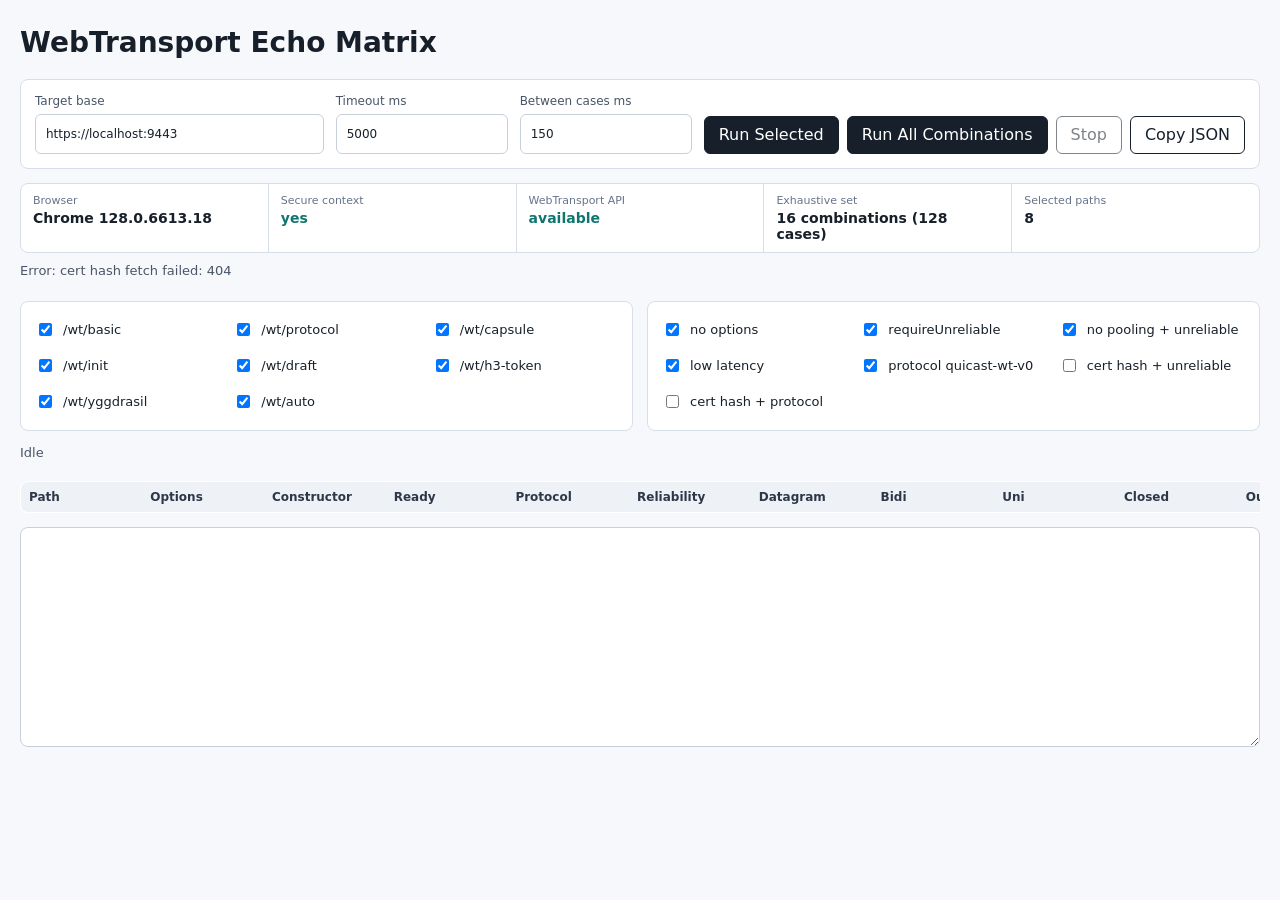
==== public/index.html @ 41eef923 "Init" ====
<!doctype html>
<html lang="en">
  <head>
    <meta charset="utf-8" />
    <meta name="viewport" content="width=device-width, initial-scale=1" />
    <title>WebTransport Echo Matrix</title>
    <style>
      :root {
        color-scheme: light dark;
        font-family:
          Inter, ui-sans-serif, system-ui, -apple-system, BlinkMacSystemFont, "Segoe UI", sans-serif;
        background: #f7f8fb;
        color: #17202a;
      }

      body {
        margin: 0;
      }

      main {
        max-width: 1420px;
        margin: 0 auto;
        padding: 28px 20px 40px;
      }

      h1 {
        margin: 0 0 20px;
        font-size: 28px;
        line-height: 1.1;
        letter-spacing: 0;
      }

      .toolbar,
      .panel {
        border: 1px solid #d8dee8;
        border-radius: 8px;
        background: #ffffff;
      }

      .toolbar {
        display: grid;
        grid-template-columns: minmax(220px, 1fr) repeat(3, auto);
        gap: 12px;
        align-items: end;
        padding: 14px;
        margin-bottom: 14px;
      }

      label {
        display: grid;
        gap: 6px;
        font-size: 12px;
        color: #4a5568;
      }

      input,
      button,
      textarea {
        font: inherit;
      }

      input[type="text"],
      input[type="number"] {
        min-height: 38px;
        border: 1px solid #c8d0dc;
        border-radius: 6px;
        padding: 0 10px;
        background: #fff;
        color: #17202a;
      }

      button {
        min-height: 38px;
        border: 1px solid #17202a;
        border-radius: 6px;
        padding: 0 14px;
        background: #17202a;
        color: #fff;
        cursor: pointer;
      }

      button.secondary {
        background: #fff;
        color: #17202a;
      }

      .actions {
        display: flex;
        flex-wrap: wrap;
        gap: 8px;
      }

      .capabilities,
      .summary-metrics {
        display: grid;
        grid-template-columns: repeat(auto-fit, minmax(145px, 1fr));
        gap: 1px;
        margin: 0 0 14px;
        border: 1px solid #d8dee8;
        border-radius: 8px;
        overflow: hidden;
        background: #d8dee8;
      }

      .fact,
      .metric {
        min-width: 0;
        padding: 10px 12px;
        background: #fff;
      }

      .fact span,
      .metric span {
        display: block;
        margin-bottom: 3px;
        color: #64748b;
        font-size: 11px;
      }

      .fact strong,
      .metric strong {
        display: block;
        overflow-wrap: anywhere;
        font-size: 14px;
      }

      button:disabled {
        opacity: 0.55;
        cursor: progress;
      }

      .grid {
        display: grid;
        grid-template-columns: repeat(2, minmax(0, 1fr));
        gap: 14px;
        margin-bottom: 14px;
      }

      .panel {
        padding: 14px;
      }

      .checks {
        display: grid;
        grid-template-columns: repeat(auto-fit, minmax(170px, 1fr));
        gap: 8px 12px;
      }

      .check {
        display: flex;
        gap: 8px;
        align-items: center;
        min-height: 28px;
        font-size: 13px;
        color: #17202a;
      }

      .status {
        min-height: 24px;
        margin: 0 0 12px;
        color: #4a5568;
        font-size: 13px;
      }

      .summary {
        margin: 0 0 14px;
      }

      .summary[hidden],
      .analysis[hidden],
      .environment-note[hidden] {
        display: none;
      }

      .conclusion {
        margin: 0 0 12px;
        font-size: 14px;
        font-weight: 650;
      }

      .analysis {
        margin: 0 0 14px;
      }

      h2 {
        margin: 0 0 8px;
        font-size: 16px;
        letter-spacing: 0;
      }

      .cert-info {
        margin: -4px 0 14px;
      }

      .warning {
        color: #b45309;
      }

      .check.disabled {
        opacity: 0.55;
      }

      table {
        width: 100%;
        border-collapse: collapse;
        table-layout: fixed;
        font-size: 12px;
        background: #fff;
        border: 1px solid #d8dee8;
        border-radius: 8px;
        overflow: hidden;
      }

      .table-wrap {
        width: 100%;
        overflow-x: auto;
      }

      .results-table {
        min-width: 1340px;
      }

      .analysis-table {
        min-width: 760px;
      }

      th,
      td {
        border-bottom: 1px solid #e7ebf2;
        padding: 8px;
        text-align: left;
        vertical-align: top;
        overflow-wrap: anywhere;
      }

      th {
        background: #eef2f7;
        color: #2d3748;
        font-weight: 650;
      }

      tr:last-child td {
        border-bottom: 0;
      }

      .ok {
        color: #0f766e;
        font-weight: 650;
      }

      .bad {
        color: #b42318;
        font-weight: 650;
      }

      .skip {
        color: #6b7280;
      }

      textarea {
        width: 100%;
        min-height: 220px;
        margin-top: 14px;
        box-sizing: border-box;
        border: 1px solid #c8d0dc;
        border-radius: 8px;
        padding: 10px;
        font-family: ui-monospace, SFMono-Regular, Menlo, Consolas, monospace;
        font-size: 12px;
        background: #fff;
        color: #17202a;
      }

      @media (max-width: 780px) {
        .toolbar,
        .grid {
          grid-template-columns: 1fr;
        }
      }

      @media (prefers-color-scheme: dark) {
        :root {
          background: #111827;
          color: #e5e7eb;
        }

        .toolbar,
        .panel,
        .fact,
        .metric,
        table,
        textarea,
        input[type="text"],
        input[type="number"] {
          background: #182230;
          border-color: #334155;
          color: #e5e7eb;
        }

        th {
          background: #223047;
          color: #e5e7eb;
        }

        td,
        th {
          border-bottom-color: #334155;
        }

        label,
        .status {
          color: #b6c2d2;
        }

        button.secondary {
          background: #182230;
          color: #e5e7eb;
          border-color: #94a3b8;
        }

        button {
          border-color: #94a3b8;
          background: #e5e7eb;
          color: #111827;
        }

        .check {
          color: #e5e7eb;
        }

        .capabilities,
        .summary-metrics {
          border-color: #334155;
          background: #334155;
        }

        .fact span,
        .metric span {
          color: #94a3b8;
        }
      }
    </style>
  </head>
  <body>
    <main>
      <h1>WebTransport Echo Matrix</h1>

      <section class="toolbar">
        <label>
          Target base
          <input id="targetBase" type="text" value="https://localhost:9443" />
        </label>
        <label>
          Timeout ms
          <input id="timeoutMs" type="number" min="500" step="500" value="5000" />
        </label>
        <label>
          Between cases ms
          <input id="delayMs" type="number" min="0" step="50" value="150" />
        </label>
        <div class="actions">
          <button id="runSelected">Run Selected</button>
          <button id="runExhaustive">Run All Combinations</button>
          <button id="stop" class="secondary" disabled>Stop</button>
          <button id="copy" class="secondary">Copy JSON</button>
        </div>
      </section>

      <section class="capabilities" aria-label="Browser capabilities">
        <div class="fact"><span>Browser</span><strong id="browserName">Detecting</strong></div>
        <div class="fact"><span>Secure context</span><strong id="secureContext">Detecting</strong></div>
        <div class="fact"><span>WebTransport API</span><strong id="webTransportApi">Detecting</strong></div>
        <div class="fact"><span>Exhaustive set</span><strong id="combinationCount">Calculating</strong></div>
        <div class="fact"><span>Selected paths</span><strong id="pathCount">0</strong></div>
      </section>

      <p class="status cert-info" id="certInfo">Loading certificate mode</p>
      <p class="status environment-note warning" id="environmentNote" hidden></p>

      <section class="grid">
        <div class="panel">
          <div class="checks" id="paths"></div>
        </div>
        <div class="panel">
          <div class="checks" id="variants"></div>
        </div>
      </section>

      <p class="status" id="status">Idle</p>

      <section class="summary" id="summary" hidden>
        <p class="conclusion" id="conclusion"></p>
        <div class="summary-metrics" id="summaryMetrics"></div>
      </section>

      <section class="analysis" id="analysis" hidden>
        <h2>Per-path option effects</h2>
        <div class="table-wrap">
          <table class="analysis-table">
            <thead>
              <tr>
                <th>Path</th>
                <th>Ready</th>
                <th>Bidi</th>
                <th>Uni</th>
                <th>Datagram</th>
                <th>Observed option signal</th>
              </tr>
            </thead>
            <tbody id="analysisBody"></tbody>
          </table>
        </div>
      </section>

      <div class="table-wrap">
        <table class="results-table">
          <thead>
            <tr>
              <th>Path</th>
              <th>Options</th>
              <th>Constructor</th>
              <th>Ready</th>
              <th>Protocol</th>
              <th>Reliability</th>
              <th>Datagram</th>
              <th>Bidi</th>
              <th>Uni</th>
              <th>Closed</th>
              <th>Outcome</th>
            </tr>
          </thead>
          <tbody id="tbody"></tbody>
        </table>
      </div>

      <textarea id="json" spellcheck="false"></textarea>
    </main>

    <script>
      const PATHS = [
        "/wt/basic",
        "/wt/protocol",
        "/wt/capsule",
        "/wt/init",
        "/wt/draft",
        "/wt/h3-token",
        "/wt/yggdrasil",
        "/wt/auto",
      ];

      const VARIANTS = [
        ["no options", undefined],
        ["requireUnreliable", { requireUnreliable: true }],
        ["no pooling + unreliable", { allowPooling: false, requireUnreliable: true }],
        [
          "low latency",
          { allowPooling: false, requireUnreliable: true, congestionControl: "low-latency" },
        ],
        [
          "protocol quicast-wt-v0",
          {
            allowPooling: false,
            requireUnreliable: true,
            congestionControl: "low-latency",
            protocols: ["quicast-wt-v0"],
          },
        ],
        ["cert hash + unreliable", { requireUnreliable: true, serverCertificateHashes: "auto" }],
        [
          "cert hash + protocol",
          {
            allowPooling: false,
            requireUnreliable: true,
            congestionControl: "low-latency",
            protocols: ["quicast-wt-v0"],
            serverCertificateHashes: "auto",
          },
        ],
      ];

      const EXHAUSTIVE_AXES = [
        {
          key: "allowPooling",
          label: "allowPooling=false",
          apply(options) {
            options.allowPooling = false;
          },
        },
        {
          key: "requireUnreliable",
          label: "requireUnreliable=true",
          apply(options) {
            options.requireUnreliable = true;
          },
        },
        {
          key: "congestionControl",
          label: "congestionControl=low-latency",
          apply(options) {
            options.congestionControl = "low-latency";
          },
        },
        {
          key: "protocols",
          label: "protocols=quicast-wt-v0",
          apply(options) {
            options.protocols = ["quicast-wt-v0"];
          },
        },
      ];

      const CERTIFICATE_AXIS = {
        key: "serverCertificateHashes",
        label: "serverCertificateHashes=sha-256",
        apply(options) {
          options.serverCertificateHashes = "auto";
        },
      };

      const enc = new TextEncoder();
      const dec = new TextDecoder();
      let results = [];
      let certHash = null;
      let browserProfile = null;
      let report = null;
      let runtimeConfig = null;
      let cancelRequested = false;
      let activeTransport = null;

      function renderChecks() {
        const pathRoot = document.querySelector("#paths");
        const variantRoot = document.querySelector("#variants");
        pathRoot.innerHTML = PATHS.map(
          (path) =>
            `<label class="check"><input type="checkbox" name="path" value="${path}" checked />${path}</label>`,
        ).join("");
        variantRoot.innerHTML = VARIANTS.map(
          ([name, options], index) => {
            const checked = optionsNeedHash(options) ? "" : "checked";
            return `<label class="check"><input type="checkbox" name="variant" value="${index}" ${checked} />${name}</label>`;
          },
        ).join("");
      }

      function applyQueryDefaults() {
        const params = new URLSearchParams(location.search);
        const target = params.get("target");
        const timeout = params.get("timeout");
        const delay = params.get("delay");
        const paths = params.get("paths");
        const variants = params.get("variants");

        if (target) {
          document.querySelector("#targetBase").value = target;
        }

        if (timeout) {
          document.querySelector("#timeoutMs").value = timeout;
        }

        if (delay) {
          document.querySelector("#delayMs").value = delay;
        }

        if (paths) {
          const selectedPaths = new Set(paths.split(",").map((value) => value.trim()).filter(Boolean));
          for (const input of document.querySelectorAll('input[name="path"]')) {
            input.checked = selectedPaths.has(input.value);
          }
        }

        if (variants) {
          const selectedVariants = new Set(
            variants.split(",").map((value) => value.trim()).filter(Boolean),
          );
          for (const input of document.querySelectorAll('input[name="variant"]')) {
            input.checked = selectedVariants.has(input.value);
          }
        }
      }

      function selected(name) {
        return [...document.querySelectorAll(`input[name="${name}"]:checked`)].map((el) => el.value);
      }

      function optionKeysFor(options) {
        if (!options) return [];
        return [...EXHAUSTIVE_AXES, CERTIFICATE_AXIS]
          .filter((axis) => Object.prototype.hasOwnProperty.call(options, axis.key))
          .map((axis) => axis.key);
      }

      function bitCount(value) {
        let count = 0;
        for (let current = value; current > 0; current >>= 1) {
          count += current & 1;
        }
        return count;
      }

      function buildExhaustiveVariants(includeCertificateHash) {
        const axes = includeCertificateHash
          ? [...EXHAUSTIVE_AXES, CERTIFICATE_AXIS]
          : [...EXHAUSTIVE_AXES];
        const variants = [];

        for (let mask = 0; mask < 2 ** axes.length; mask += 1) {
          const options = {};
          const labels = [];
          const optionKeys = [];

          axes.forEach((axis, index) => {
            if ((mask & (1 << index)) === 0) return;
            axis.apply(options);
            labels.push(axis.label);
            optionKeys.push(axis.key);
          });

          variants.push({
            id: "exhaustive-" + mask.toString(16),
            name: labels.length === 0 ? "no options" : labels.join(" + "),
            options: labels.length === 0 ? undefined : options,
            optionKeys,
            mask,
          });
        }

        return variants.sort((left, right) => {
          if (includeCertificateHash) {
            const leftUsesHash = left.optionKeys.includes(CERTIFICATE_AXIS.key);
            const rightUsesHash = right.optionKeys.includes(CERTIFICATE_AXIS.key);
            if (leftUsesHash !== rightUsesHash) return leftUsesHash ? -1 : 1;
          }
          return bitCount(left.mask) - bitCount(right.mask) || left.mask - right.mask;
        });
      }

      function selectedCuratedVariants() {
        return selected("variant").map(Number).map((index) => {
          const [name, options] = VARIANTS[index];
          return {
            id: "curated-" + index,
            name,
            options,
            optionKeys: optionKeysFor(options),
          };
        });
      }

      async function detectBrowserProfile() {
        const userAgent = navigator.userAgent;
        let isBrave = false;

        try {
          isBrave = (await navigator.brave?.isBrave?.()) === true;
        } catch (error) {
          console.debug("Brave detection failed", error);
        }

        let name = "Unknown browser";
        let version = null;
        if (isBrave) {
          name = "Brave";
          version = userAgent.match(/Chrome\/([\d.]+)/)?.[1] ?? null;
        } else if (/Edg\//.test(userAgent)) {
          name = "Microsoft Edge";
          version = userAgent.match(/Edg\/([\d.]+)/)?.[1] ?? null;
        } else if (/Firefox\//.test(userAgent)) {
          name = "Firefox";
          version = userAgent.match(/Firefox\/([\d.]+)/)?.[1] ?? null;
        } else if (/Version\/[\d.]+.*Safari\//.test(userAgent) && !/Chrome\//.test(userAgent)) {
          name = "Safari";
          version = userAgent.match(/Version\/([\d.]+)/)?.[1] ?? null;
        } else if (/Chrome\//.test(userAgent)) {
          name = "Chrome";
          version = userAgent.match(/Chrome\/([\d.]+)/)?.[1] ?? null;
        }

        const label = isBrave && version
          ? "Brave (Chromium " + version + ")"
          : version
            ? name + " " + version
            : name;

        return {
          name,
          version,
          label,
          isBrave,
          userAgent,
          brands: navigator.userAgentData?.brands ?? null,
          platform: navigator.userAgentData?.platform ?? navigator.platform ?? null,
          secureContext: globalThis.isSecureContext === true,
          webTransportPropertyPresent: "WebTransport" in globalThis,
          webTransportConstructible: typeof globalThis.WebTransport === "function",
        };
      }

      function setFact(id, value, className) {
        const node = document.querySelector("#" + id);
        node.textContent = value;
        node.className = className ?? "";
      }

      function renderBrowserProfile() {
        if (!browserProfile) return;
        setFact("browserName", browserProfile.label);
        setFact(
          "secureContext",
          browserProfile.secureContext ? "yes" : "no",
          browserProfile.secureContext ? "ok" : "bad",
        );
        setFact(
          "webTransportApi",
          browserProfile.webTransportConstructible ? "available" : "unavailable",
          browserProfile.webTransportConstructible ? "ok" : "bad",
        );
      }

      function normalizedOrigin(value) {
        try {
          return new URL(value).origin;
        } catch {
          return null;
        }
      }

      function certificateMetadataMatchesTarget(targetBase) {
        const configuredTarget = runtimeConfig?.targetBase;
        if (typeof configuredTarget !== "string") return true;
        return normalizedOrigin(configuredTarget) === normalizedOrigin(targetBase);
      }

      function firefoxMkcertHttp3Diagnostic(targetBase) {
        if (browserProfile?.name !== "Firefox" || !certHash) return null;
        if (!certificateMetadataMatchesTarget(targetBase)) return null;
        if (!/mkcert/i.test(certHash.issuer ?? "")) return null;
        if (certHash.hashUsable === true) return null;

        return {
          code: "firefox-third-party-root-http3-policy",
          severity: "warning",
          targetBase,
          certificateIssuer: certHash.issuer,
          firefoxPreference: "network.http.http3.disable_when_third_party_roots_found",
          message:
            "Firefox normally blocks HTTP/3 when a valid chain ends at the local mkcert root. " +
            "This happens before WebTransport CONNECT. Use the short-lived self-signed " +
            "certificate with serverCertificateHashes, or disable the Firefox preference only " +
            "in a dedicated diagnostic profile.",
        };
      }

      function renderEnvironmentDiagnostic() {
        const note = document.querySelector("#environmentNote");
        const targetBase = document.querySelector("#targetBase").value.trim();
        const diagnostic = firefoxMkcertHttp3Diagnostic(targetBase);
        note.hidden = diagnostic === null;
        note.textContent = diagnostic?.message ?? "";
      }

      function updatePlannedCount() {
        const pathTotal = selected("path").length;
        const combinations = buildExhaustiveVariants(certHash?.hashUsable === true).length;
        setFact("pathCount", String(pathTotal));
        setFact(
          "combinationCount",
          combinations + " combinations (" + pathTotal * combinations + " cases)",
        );
      }

      function timeoutAfter(ms, label) {
        return new Promise((resolve) => {
          setTimeout(() => resolve({ ok: false, status: "timeout", detail: label }), ms);
        });
      }

      async function capture(label, promise, ms) {
        try {
          const value = await Promise.race([promise, timeoutAfter(ms, label)]);
          if (value && value.status === "timeout") return value;
          return { ok: true, status: "fulfilled", value };
        } catch (error) {
          return { ok: false, status: "rejected", detail: errorString(error) };
        }
      }

      function errorString(error) {
        if (!error) return String(error);
        const name = error.name ? `${error.name}: ` : "";
        return `${name}${error.message ?? String(error)}`;
      }

      function hexToBytes(hex) {
        const bytes = new Uint8Array(hex.length / 2);
        for (let index = 0; index < bytes.length; index += 1) {
          bytes[index] = Number.parseInt(hex.slice(index * 2, index * 2 + 2), 16);
        }
        return bytes;
      }

      async function loadCertHash() {
        if (certHash) return certHash;
        const response = await fetch("/cert-sha256.json", { cache: "no-store" });
        if (!response.ok) throw new Error(`cert hash fetch failed: ${response.status}`);
        certHash = await response.json();
        return certHash;
      }

      function optionsNeedHash(options) {
        return options?.serverCertificateHashes === "auto";
      }

      function certificateHashUnavailableReason(metadata) {
        if (metadata.error) {
          return metadata.error;
        }
        const reasons = [];
        if (metadata.currentlyValid === false) {
          reasons.push("the certificate is expired or not yet valid");
        }
        if (metadata.isSelfSigned === false) {
          reasons.push("the certificate is not self-signed");
        }
        if (metadata.publicKeyType !== "ec") {
          reasons.push("the certificate key is not ECDSA");
        }
        if (metadata.validityDays > 14) {
          reasons.push("the certificate validity exceeds 14 days");
        }
        return reasons.length > 0
          ? reasons.join(", ")
          : "the certificate is not hash-mode compatible";
      }

      function applyCertMode() {
        const info = document.querySelector("#certInfo");
        if (!certHash) return;

        if (certHash.hashUsable) {
          info.classList.remove("warning");
          info.textContent = `Short-certificate hash mode available: ${certHash.cert}`;
          updatePlannedCount();
          renderEnvironmentDiagnostic();
          return;
        }

        info.classList.add("warning");
        info.textContent =
          `Trust-store mode: ${certHash.cert}. Certificate-hash variants are disabled because ${certificateHashUnavailableReason(certHash)}.`;

        for (const input of document.querySelectorAll('input[name="variant"]')) {
          const [, options] = VARIANTS[Number(input.value)];
          if (!optionsNeedHash(options)) continue;

          input.checked = false;
          input.disabled = true;
          input.parentElement.classList.add("disabled");
          input.parentElement.title =
            "Requires the short-lived P-256 self-signed WebTransport certificate, not mkcert.";
        }
        updatePlannedCount();
        renderEnvironmentDiagnostic();
      }

      function materializeOptions(options) {
        if (options === undefined) return undefined;
        const copy = { ...options };
        if (copy.serverCertificateHashes === "auto") {
          if (!certHash?.valueHex) throw new Error("certificate hash not loaded");
          copy.serverCertificateHashes = [
            {
              algorithm: "sha-256",
              value: hexToBytes(certHash.valueHex),
            },
          ];
        }
        return copy;
      }

      function displayOptions(options) {
        if (options === undefined) return null;
        const copy = { ...options };
        if (copy.serverCertificateHashes === "auto") {
          copy.serverCertificateHashes = [
            {
              algorithm: "sha-256",
              valueHex: certHash?.valueHex ?? "<not-loaded>",
            },
          ];
        } else if (Array.isArray(copy.serverCertificateHashes)) {
          copy.serverCertificateHashes = copy.serverCertificateHashes.map((hash) => ({
            algorithm: hash.algorithm,
            valueHex: hash.value instanceof Uint8Array ? [...hash.value].map((byte) => byte.toString(16).padStart(2, "0")).join("") : "<buffer>",
          }));
        }
        return copy;
      }

      function summarize(result) {
        if (!result) return "";
        if (result.status === "fulfilled") return "fulfilled";
        if (result.status === "timeout") return "timeout";
        return result.detail ?? result.status;
      }

      function rowClass(result) {
        if (!result) return "skip";
        if (result.status === "fulfilled") return "ok";
        if (result.status === "not-run") return "skip";
        return "bad";
      }

      function bytesToText(value) {
        if (!value) return "";
        if (value instanceof Uint8Array) return dec.decode(value);
        if (value.buffer) return dec.decode(new Uint8Array(value.buffer));
        return String(value);
      }

      async function testDatagram(transport, payload, ms) {
        if (!transport.datagrams?.writable || !transport.datagrams?.readable) {
          return { ok: false, status: "not-run", detail: "datagram streams unavailable" };
        }

        const writer = transport.datagrams.writable.getWriter();
        const write = await capture("datagram write", writer.write(payload), ms);
        writer.releaseLock();
        if (!write.ok) return write;

        const reader = transport.datagrams.readable.getReader();
        const read = await capture("datagram read", reader.read(), ms);
        reader.releaseLock();
        if (!read.ok) return read;
        if (read.value?.done) return { ok: false, status: "rejected", detail: "datagram readable done" };

        return {
          ok: true,
          status: "fulfilled",
          value: bytesToText(read.value?.value),
        };
      }

      async function testBidi(transport, payload, ms) {
        const created = await capture("createBidirectionalStream", transport.createBidirectionalStream(), ms);
        if (!created.ok) return created;

        const stream = created.value;
        const writer = stream.writable.getWriter();
        const write = await capture("bidi write", writer.write(payload), ms);
        if (!write.ok) {
          writer.releaseLock();
          return write;
        }
        await capture("bidi writer close", writer.close(), ms);
        writer.releaseLock();

        const reader = stream.readable.getReader();
        const read = await capture("bidi read", reader.read(), ms);
        reader.releaseLock();
        if (!read.ok) return read;
        if (read.value?.done) return { ok: false, status: "rejected", detail: "bidi readable done" };

        return {
          ok: true,
          status: "fulfilled",
          value: bytesToText(read.value?.value),
        };
      }

      async function testUni(transport, payload, ms) {
        const created = await capture("createUnidirectionalStream", transport.createUnidirectionalStream(), ms);
        if (!created.ok) return created;

        const writer = created.value.getWriter();
        const write = await capture("uni write", writer.write(payload), ms);
        if (!write.ok) {
          writer.releaseLock();
          return write;
        }
        await capture("uni writer close", writer.close(), ms);
        writer.releaseLock();

        if (!transport.incomingUnidirectionalStreams?.getReader) {
          return { ok: true, status: "fulfilled", value: "sent; incoming uni unavailable" };
        }

        const incomingReader = transport.incomingUnidirectionalStreams.getReader();
        const incoming = await capture("incoming unidirectional stream", incomingReader.read(), ms);
        incomingReader.releaseLock();
        if (!incoming.ok) return { ...incoming, detail: `sent; ${incoming.detail}` };
        if (incoming.value?.done) return { ok: true, status: "fulfilled", value: "sent; incoming done" };

        const streamReader = incoming.value.value.getReader();
        const read = await capture("incoming uni read", streamReader.read(), ms);
        streamReader.releaseLock();
        if (!read.ok) return { ...read, detail: `sent; ${read.detail}` };

        return {
          ok: true,
          status: "fulfilled",
          value: `sent; echo=${bytesToText(read.value?.value)}`,
        };
      }

      function skipped(detail) {
        return { ok: false, status: "not-run", detail };
      }

      function closeTransport(transport, reason) {
        if (!transport) return;
        try {
          transport.close({ closeCode: 0, reason });
        } catch (error) {
          console.debug("transport.close failed", error);
        }
      }

      async function runProbe(label, probe) {
        try {
          return await probe();
        } catch (error) {
          return { ok: false, status: "rejected", detail: label + ": " + errorString(error) };
        }
      }

      function datagramUnavailable(value) {
        return value?.status === "not-run" && /unavailable/i.test(value.detail ?? "");
      }

      function classifyOutcome(result) {
        if (result.cancelled) return "stopped";
        if (!result.constructor?.ok) return "constructor rejected";
        if (!result.ready?.ok) return "ready " + (result.ready?.status ?? "failed");

        const bidi = result.bidirectionalStream?.ok === true;
        const uni = result.unidirectionalStream?.ok === true;
        const datagram = result.datagram?.ok === true;
        if (bidi && uni && datagram) return "full echo pass";
        if (bidi && uni && datagramUnavailable(result.datagram)) {
          return "stream echo pass; datagram API unavailable";
        }
        if (bidi && uni) return "stream echo pass; datagram failed";
        if (bidi || uni || datagram) return "ready fulfilled; partial echo";
        return "ready fulfilled; echo failed";
      }

      async function runOne(base, path, variant, ms) {
        const url = base.replace(/\/$/, "") + path;
        const result = {
          at: new Date().toISOString(),
          userAgent: navigator.userAgent,
          url,
          path,
          variantId: variant.id,
          variant: variant.name,
          optionKeys: variant.optionKeys,
          options: displayOptions(variant.options),
          constructor: null,
          ready: null,
          closed: null,
          protocol: null,
          reliability: null,
          datagram: null,
          bidirectionalStream: null,
          unidirectionalStream: null,
          cancelled: false,
          outcome: null,
        };

        let transport;
        try {
          const transportOptions = materializeOptions(variant.options);
          transport =
            transportOptions === undefined
              ? new WebTransport(url)
              : new WebTransport(url, transportOptions);
          result.constructor = { ok: true, status: "fulfilled" };
        } catch (error) {
          result.constructor = { ok: false, status: "rejected", detail: errorString(error) };
          result.outcome = classifyOutcome(result);
          return result;
        }

        activeTransport = transport;
        const closedPromise = capture("closed", transport.closed, ms + 1000);
        try {
          result.ready = await capture("ready", transport.ready, ms);
          result.protocol = "protocol" in transport ? transport.protocol : null;
          result.reliability = "reliability" in transport ? transport.reliability : null;

          if (!result.ready.ok) {
            result.datagram = skipped("skipped: ready failed");
            result.bidirectionalStream = skipped("skipped: ready failed");
            result.unidirectionalStream = skipped("skipped: ready failed");
            result.cancelled = cancelRequested;
            closeTransport(transport, cancelRequested ? "matrix stopped" : "ready failed");
            result.closed = await closedPromise;
            result.outcome = classifyOutcome(result);
            return result;
          }

          const payload = enc.encode("echo:" + path + ":" + variant.id + ":" + Date.now());

          result.datagram = cancelRequested
            ? skipped("skipped: run stopped")
            : await runProbe("datagram", () => testDatagram(transport, payload, ms));
          result.bidirectionalStream = cancelRequested
            ? skipped("skipped: run stopped")
            : await runProbe(
                "bidirectional stream",
                () => testBidi(transport, payload, ms),
              );
          result.unidirectionalStream = cancelRequested
            ? skipped("skipped: run stopped")
            : await runProbe(
                "unidirectional stream",
                () => testUni(transport, payload, ms),
              );

          result.cancelled = cancelRequested;
          closeTransport(transport, cancelRequested ? "matrix stopped" : "matrix complete");
          result.closed = await closedPromise;
          result.outcome = classifyOutcome(result);
          return result;
        } finally {
          if (activeTransport === transport) activeTransport = null;
        }
      }

      function appendRow(result) {
        const tr = document.createElement("tr");
        const cells = [
          result.path,
          result.variant,
          summarize(result.constructor),
          summarize(result.ready),
          result.protocol ?? "",
          result.reliability ?? "",
          summarize(result.datagram),
          summarize(result.bidirectionalStream),
          summarize(result.unidirectionalStream),
          summarize(result.closed),
          result.outcome ?? classifyOutcome(result),
        ];

        cells.forEach((cell, index) => {
          const td = document.createElement("td");
          td.textContent = String(cell);
          if (index >= 2) {
            const keys = [
              "constructor",
              "ready",
              null,
              null,
              "datagram",
              "bidirectionalStream",
              "unidirectionalStream",
              "closed",
              null,
            ];
            const key = keys[index - 2];
            if (key) td.className = rowClass(result[key]);
            if (index === 10) {
              td.className = result.cancelled ? "skip" : result.ready?.ok ? "ok" : "bad";
            }
          }
          tr.appendChild(td);
        });
        document.querySelector("#tbody").appendChild(tr);
      }

      function countFulfilled(cases, key) {
        return cases.filter((item) => item[key]?.ok === true).length;
      }

      function summarizeResults(cases, plannedCases, targetBase) {
        const constructor = countFulfilled(cases, "constructor");
        const ready = countFulfilled(cases, "ready");
        const datagram = countFulfilled(cases, "datagram");
        const bidi = countFulfilled(cases, "bidirectionalStream");
        const uni = countFulfilled(cases, "unidirectionalStream");
        const closed = countFulfilled(cases, "closed");
        const datagramUnavailableCount = cases.filter(
          (item) => datagramUnavailable(item.datagram),
        ).length;
        const streamEcho = cases.filter(
          (item) =>
            item.ready?.ok &&
            item.bidirectionalStream?.ok &&
            item.unidirectionalStream?.ok,
        ).length;
        const fullEcho = cases.filter(
          (item) =>
            item.ready?.ok &&
            item.datagram?.ok &&
            item.bidirectionalStream?.ok &&
            item.unidirectionalStream?.ok,
        ).length;
        const firefoxMkcertDiagnostic = firefoxMkcertHttp3Diagnostic(targetBase);

        let conclusion;
        if (!browserProfile?.webTransportConstructible) {
          conclusion =
            (browserProfile?.label ?? "This browser") +
            " does not expose a constructible WebTransport API.";
        } else if (fullEcho > 0) {
          conclusion = "Full WebTransport datagram, bidirectional, and unidirectional echo works.";
        } else if (streamEcho > 0 && datagramUnavailableCount >= streamEcho) {
          conclusion =
            "WebTransport ready and stream echo work; datagram streams are not exposed by this browser.";
        } else if (streamEcho > 0) {
          conclusion = "WebTransport ready and stream echo work; datagram echo does not.";
        } else if (ready > 0) {
          conclusion = "WebTransport ready works, but no case completed both stream echo tests.";
        } else if (constructor > 0 && firefoxMkcertDiagnostic) {
          conclusion =
            "Firefox exposed WebTransport, but this result matches its default mkcert-root " +
            "HTTP/3 block. The connection is closed before WebTransport CONNECT; constructor " +
            "and response-header combinations cannot change it.";
        } else if (constructor > 0) {
          conclusion =
            "The WebTransport API is exposed, but no tested combination reached transport.ready.";
        } else if (cases.length > 0) {
          conclusion = "WebTransport exists, but every tested constructor call was rejected.";
        } else {
          conclusion = "No WebTransport cases were run.";
        }

        return {
          plannedCases,
          completedCases: cases.length,
          constructor,
          ready,
          datagram,
          datagramUnavailable: datagramUnavailableCount,
          bidirectionalStream: bidi,
          unidirectionalStream: uni,
          closed,
          streamEcho,
          fullEcho,
          conclusion,
        };
      }

      function analyzePaths(cases, axes) {
        const paths = [...new Set(cases.map((item) => item.path))];
        return paths.map((path) => {
          const pathCases = cases.filter((item) => item.path === path);
          const ready = countFulfilled(pathCases, "ready");
          const effects = axes.map((axis) => {
            const withOption = pathCases.filter((item) => item.optionKeys.includes(axis.key));
            const withoutOption = pathCases.filter((item) => !item.optionKeys.includes(axis.key));
            return {
              key: axis.key,
              label: axis.label,
              withOption: {
                ready: countFulfilled(withOption, "ready"),
                total: withOption.length,
              },
              withoutOption: {
                ready: countFulfilled(withoutOption, "ready"),
                total: withoutOption.length,
              },
            };
          });

          let signal;
          if (ready === 0) {
            signal = "No combination reached ready";
          } else if (ready === pathCases.length) {
            signal = "Every tested combination reached ready";
          } else {
            const onlyWith = effects.filter(
              (effect) =>
                effect.withOption.ready > 0 &&
                effect.withoutOption.ready === 0,
            );
            const onlyWithout = effects.filter(
              (effect) =>
                effect.withoutOption.ready > 0 &&
                effect.withOption.ready === 0,
            );
            const signals = [];
            if (onlyWith.length > 0) {
              signals.push(
                "ready only with " + onlyWith.map((effect) => effect.label).join(", "),
              );
            }
            if (onlyWithout.length > 0) {
              signals.push(
                "ready only without " + onlyWithout.map((effect) => effect.label).join(", "),
              );
            }
            signal = signals.length > 0
              ? signals.join("; ")
              : "Mixed or interacting option effects";
          }

          const readyCases = pathCases.filter((item) => item.ready?.ok);
          const datagramUnavailableForReady = readyCases.filter(
            (item) => datagramUnavailable(item.datagram),
          ).length;

          return {
            path,
            total: pathCases.length,
            ready,
            bidirectionalStream: countFulfilled(pathCases, "bidirectionalStream"),
            unidirectionalStream: countFulfilled(pathCases, "unidirectionalStream"),
            datagram: countFulfilled(pathCases, "datagram"),
            datagramUnavailable: datagramUnavailableForReady,
            signal,
            effects,
          };
        });
      }

      function stageText(success, total) {
        return success + "/" + total;
      }

      function renderReport() {
        if (!report?.summary) return;

        const summaryRoot = document.querySelector("#summary");
        summaryRoot.hidden = false;
        document.querySelector("#conclusion").textContent = report.summary.conclusion;

        const metrics = [
          ["Cases", stageText(report.summary.completedCases, report.summary.plannedCases)],
          ["Constructor", stageText(report.summary.constructor, report.summary.completedCases)],
          ["Ready", stageText(report.summary.ready, report.summary.completedCases)],
          ["Datagram", stageText(report.summary.datagram, report.summary.completedCases)],
          ["Bidi", stageText(report.summary.bidirectionalStream, report.summary.completedCases)],
          ["Uni", stageText(report.summary.unidirectionalStream, report.summary.completedCases)],
          ["Full echo", stageText(report.summary.fullEcho, report.summary.completedCases)],
        ];
        const metricsRoot = document.querySelector("#summaryMetrics");
        metricsRoot.innerHTML = "";
        for (const [label, value] of metrics) {
          const metric = document.createElement("div");
          metric.className = "metric";
          const labelNode = document.createElement("span");
          labelNode.textContent = label;
          const valueNode = document.createElement("strong");
          valueNode.textContent = value;
          metric.append(labelNode, valueNode);
          metricsRoot.appendChild(metric);
        }

        const analysisRoot = document.querySelector("#analysis");
        const analysisBody = document.querySelector("#analysisBody");
        analysisBody.innerHTML = "";
        analysisRoot.hidden = report.pathAnalysis.length === 0;
        for (const item of report.pathAnalysis) {
          const tr = document.createElement("tr");
          const datagram = item.datagramUnavailable === item.ready && item.ready > 0
            ? "not exposed"
            : stageText(item.datagram, item.total);
          const values = [
            item.path,
            stageText(item.ready, item.total),
            stageText(item.bidirectionalStream, item.total),
            stageText(item.unidirectionalStream, item.total),
            datagram,
            item.signal,
          ];
          for (const value of values) {
            const td = document.createElement("td");
            td.textContent = value;
            tr.appendChild(td);
          }
          analysisBody.appendChild(tr);
        }
      }

      function updateReportJson() {
        document.querySelector("#json").value = report
          ? JSON.stringify(report, null, 2)
          : "";
      }

      function setRunControls(running) {
        document.querySelector("#runSelected").disabled = running;
        document.querySelector("#runExhaustive").disabled = running;
        document.querySelector("#stop").disabled = !running;
      }

      async function runMatrix(mode) {
        const status = document.querySelector("#status");
        const base = document.querySelector("#targetBase").value.trim();
        const ms = Number(document.querySelector("#timeoutMs").value || 5000);
        const delayMs = Math.max(0, Number(document.querySelector("#delayMs").value || 0));
        const paths = selected("path");
        const runMode = mode === "exhaustive" ? "exhaustive" : "selected";

        if (!browserProfile) {
          browserProfile = await detectBrowserProfile();
          renderBrowserProfile();
        }
        if (!certHash) {
          try {
            status.textContent = "Loading certificate mode";
            await loadCertHash();
            applyCertMode();
          } catch (error) {
            document.querySelector("#certInfo").textContent = errorString(error);
          }
        }
        if (paths.length === 0) {
          status.textContent = "No response paths selected";
          return;
        }

        let variants = runMode === "exhaustive"
          ? buildExhaustiveVariants(certHash?.hashUsable === true)
          : selectedCuratedVariants();
        if (certHash?.hashUsable === false) {
          variants = variants.filter((variant) => !optionsNeedHash(variant.options));
        }
        if (variants.length === 0) {
          status.textContent = "No runnable constructor variants selected";
          return;
        }

        const plannedCases = paths.length * variants.length;
        results = [];
        cancelRequested = false;
        document.querySelector("#tbody").innerHTML = "";
        document.querySelector("#summary").hidden = true;
        document.querySelector("#analysis").hidden = true;
        report = {
          generatedAt: new Date().toISOString(),
          environment: browserProfile,
          environmentDiagnostics: [firefoxMkcertHttp3Diagnostic(base)].filter(Boolean),
          runtimeConfig,
          certificate: certHash,
          run: {
            mode: runMode,
            targetBase: base,
            timeoutMs: ms,
            betweenCasesMs: delayMs,
            paths,
            plannedCases,
            constructorVariants: variants.map((variant) => ({
              id: variant.id,
              name: variant.name,
              optionKeys: variant.optionKeys,
              options: displayOptions(variant.options),
            })),
          },
          cancelled: false,
          summary: null,
          pathAnalysis: [],
          results,
        };
        setRunControls(true);
        updateReportJson();

        try {
          if (!browserProfile.webTransportConstructible) {
            report.summary = summarizeResults(results, plannedCases, base);
            report.finishedAt = new Date().toISOString();
            status.textContent =
              browserProfile.label + ": WebTransport API unavailable; no network tests started";
            renderReport();
            updateReportJson();
            return;
          }

          matrixLoop:
          for (const path of paths) {
            for (const variant of variants) {
              if (cancelRequested) break matrixLoop;
              status.textContent =
                "Running " +
                (results.length + 1) +
                "/" +
                plannedCases +
                ": " +
                path +
                " / " +
                variant.name;
              const result = await runOne(base, path, variant, ms);
              results.push(result);
              console.log("WT matrix result", result);
              appendRow(result);
              report.summary = summarizeResults(results, plannedCases, base);
              updateReportJson();
              if (!cancelRequested && delayMs > 0) {
                await new Promise((resolve) => setTimeout(resolve, delayMs));
              }
            }
          }

          report.cancelled = cancelRequested;
          report.finishedAt = new Date().toISOString();
          report.summary = summarizeResults(results, plannedCases, base);
          if (runMode === "exhaustive" && !cancelRequested) {
            const axes = variants.some(
              (variant) => variant.optionKeys.includes(CERTIFICATE_AXIS.key),
            )
              ? [...EXHAUSTIVE_AXES, CERTIFICATE_AXIS]
              : [...EXHAUSTIVE_AXES];
            report.pathAnalysis = analyzePaths(results, axes);
          }
          status.textContent = cancelRequested
            ? "Stopped after " + results.length + "/" + plannedCases + " cases"
            : "Done: " + results.length + " cases";
          renderReport();
          updateReportJson();
        } finally {
          setRunControls(false);
        }
      }

      async function loadRuntimeConfig() {
        try {
          const response = await fetch("/matrix-config.json", { cache: "no-store" });
          if (!response.ok) return null;
          runtimeConfig = await response.json();
          const params = new URLSearchParams(location.search);

          if (!params.has("target") && typeof runtimeConfig.targetBase === "string") {
            document.querySelector("#targetBase").value = runtimeConfig.targetBase;
          }
          if (!params.has("timeout") && Number.isFinite(runtimeConfig.defaultTimeoutMs)) {
            document.querySelector("#timeoutMs").value = String(runtimeConfig.defaultTimeoutMs);
          }
          if (!params.has("delay") && Number.isFinite(runtimeConfig.defaultBetweenCasesMs)) {
            document.querySelector("#delayMs").value = String(runtimeConfig.defaultBetweenCasesMs);
          }
          if (
            !params.has("paths") &&
            Array.isArray(runtimeConfig.defaultPaths) &&
            runtimeConfig.defaultPaths.length > 0
          ) {
            const configuredPaths = new Set(runtimeConfig.defaultPaths);
            for (const input of document.querySelectorAll('input[name="path"]')) {
              input.checked = configuredPaths.has(input.value);
            }
          }
          return runtimeConfig;
        } catch (error) {
          console.debug("Runtime config unavailable", error);
          return null;
        }
      }

      async function initialize() {
        renderChecks();
        await loadRuntimeConfig();
        applyQueryDefaults();
        browserProfile = await detectBrowserProfile();
        renderBrowserProfile();

        try {
          await loadCertHash();
          applyCertMode();
        } catch (error) {
          document.querySelector("#certInfo").textContent = errorString(error);
        }
        updatePlannedCount();
        renderEnvironmentDiagnostic();

        const params = new URLSearchParams(location.search);
        const autorun = params.has("autorun")
          ? params.get("autorun") === "1"
          : runtimeConfig?.autorun === true;
        if (autorun) {
          const modeFromQuery =
            params.get("mode") === "exhaustive" || params.get("exhaustive") === "1"
              ? "exhaustive"
              : null;
          const mode = modeFromQuery ?? runtimeConfig?.defaultMode ?? "selected";
          await runMatrix(mode);
        }
      }

      document.querySelector("#runSelected").addEventListener(
        "click",
        () => runMatrix("selected"),
      );
      document.querySelector("#runExhaustive").addEventListener(
        "click",
        () => runMatrix("exhaustive"),
      );
      document.querySelector("#stop").addEventListener("click", () => {
        cancelRequested = true;
        document.querySelector("#status").textContent = "Stopping current case";
        closeTransport(activeTransport, "matrix stopped");
      });
      document.querySelector("#copy").addEventListener("click", async () => {
        await navigator.clipboard.writeText(
          report ? JSON.stringify(report, null, 2) : JSON.stringify(results, null, 2),
        );
      });
      document.querySelector("#paths").addEventListener("change", updatePlannedCount);
      document.querySelector("#targetBase").addEventListener("input", renderEnvironmentDiagnostic);
      initialize().catch((error) => {
        document.querySelector("#status").textContent = errorString(error);
        setRunControls(false);
      });
    </script>
  </body>
</html>
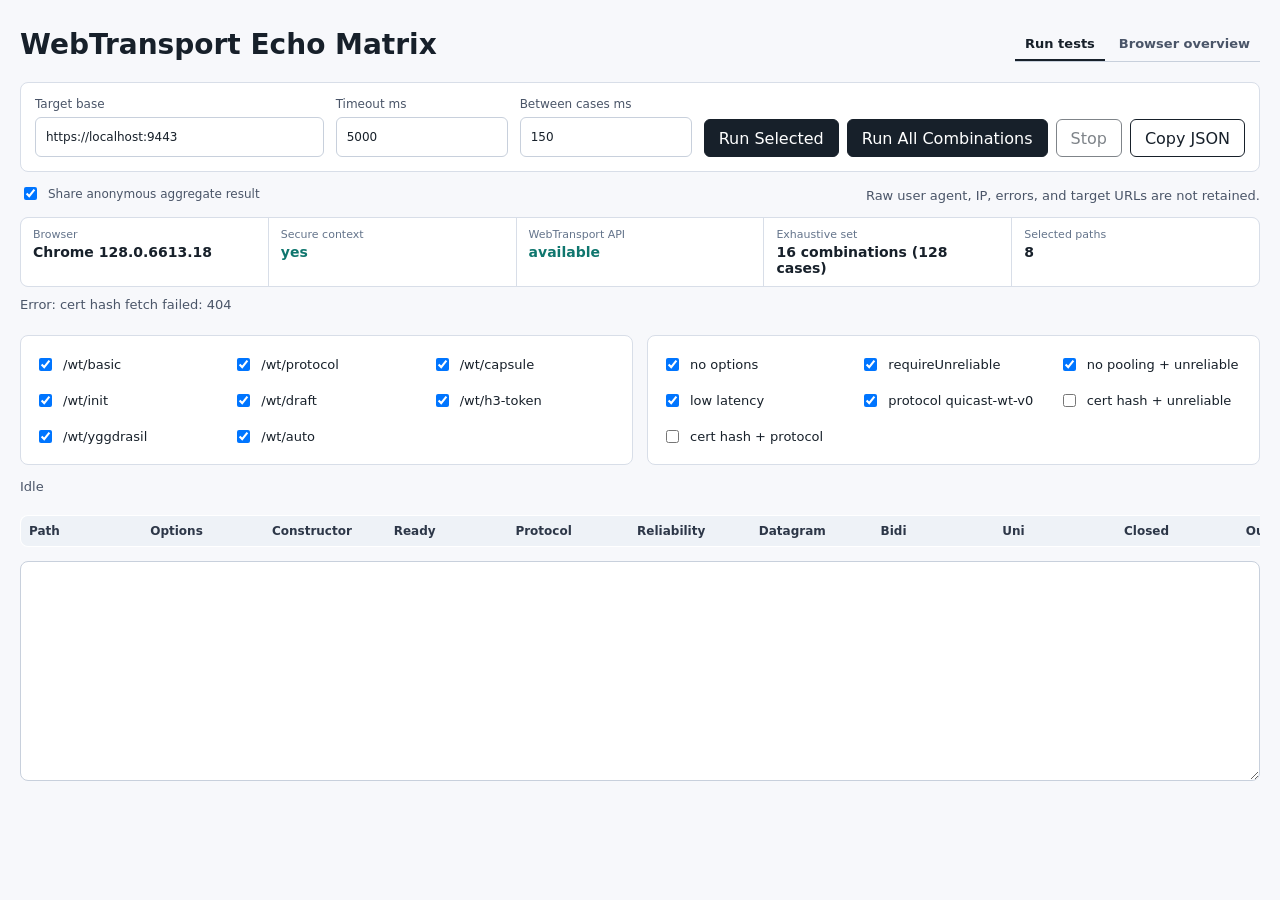
==== commit 00bd95d7: "Added results overview" ====
--- a/public/index.html
+++ b/public/index.html
@@ -24,10 +24,37 @@
       }
 
       h1 {
-        margin: 0 0 20px;
+        margin: 0;
         font-size: 28px;
         line-height: 1.1;
         letter-spacing: 0;
+      }
+
+      .page-header {
+        display: flex;
+        align-items: center;
+        justify-content: space-between;
+        gap: 18px;
+        margin-bottom: 20px;
+      }
+
+      .view-nav {
+        display: flex;
+        gap: 4px;
+        border-bottom: 1px solid #c8d0dc;
+      }
+
+      .view-link {
+        padding: 8px 10px;
+        color: #4a5568;
+        font-size: 13px;
+        font-weight: 650;
+        text-decoration: none;
+      }
+
+      .view-link[aria-current="page"] {
+        border-bottom: 2px solid #17202a;
+        color: #17202a;
       }
 
       .toolbar,
@@ -88,6 +115,29 @@
         display: flex;
         flex-wrap: wrap;
         gap: 8px;
+      }
+
+      .publish-row {
+        display: flex;
+        align-items: baseline;
+        justify-content: space-between;
+        gap: 12px;
+        margin: -2px 0 14px;
+      }
+
+      .publish-control {
+        display: flex;
+        grid-template-columns: none;
+        align-items: center;
+        gap: 8px;
+        color: #4a5568;
+        font-size: 12px;
+      }
+
+      .publish-row .status {
+        min-height: 0;
+        margin: 0;
+        text-align: right;
       }
 
       .capabilities,
@@ -276,6 +326,16 @@
         .grid {
           grid-template-columns: 1fr;
         }
+
+        .page-header,
+        .publish-row {
+          align-items: flex-start;
+          flex-direction: column;
+        }
+
+        .publish-row .status {
+          text-align: left;
+        }
       }
 
       @media (prefers-color-scheme: dark) {
@@ -338,12 +398,32 @@
         .metric span {
           color: #94a3b8;
         }
+
+        .view-nav {
+          border-bottom-color: #475569;
+        }
+
+        .view-link,
+        .publish-control {
+          color: #b6c2d2;
+        }
+
+        .view-link[aria-current="page"] {
+          border-bottom-color: #e5e7eb;
+          color: #e5e7eb;
+        }
       }
     </style>
   </head>
   <body>
     <main>
-      <h1>WebTransport Echo Matrix</h1>
+      <header class="page-header">
+        <h1>WebTransport Echo Matrix</h1>
+        <nav class="view-nav" aria-label="WebTransport test views">
+          <a class="view-link" href="/" aria-current="page">Run tests</a>
+          <a class="view-link" href="/results.html">Browser overview</a>
+        </nav>
+      </header>
 
       <section class="toolbar">
         <label>
@@ -364,6 +444,14 @@
           <button id="stop" class="secondary" disabled>Stop</button>
           <button id="copy" class="secondary">Copy JSON</button>
         </div>
+      </section>
+
+      <section class="publish-row" aria-label="Anonymous result sharing">
+        <label class="publish-control">
+          <input id="publishResult" type="checkbox" checked />
+          Share anonymous aggregate result
+        </label>
+        <p class="status" id="publishStatus">Raw user agent, IP, errors, and target URLs are not retained.</p>
       </section>
 
       <section class="capabilities" aria-label="Browser capabilities">
@@ -549,6 +637,7 @@
         const delay = params.get("delay");
         const paths = params.get("paths");
         const variants = params.get("variants");
+        const publish = params.get("publish");
 
         if (target) {
           document.querySelector("#targetBase").value = target;
@@ -576,6 +665,10 @@
           for (const input of document.querySelectorAll('input[name="variant"]')) {
             input.checked = selectedVariants.has(input.value);
           }
+        }
+
+        if (publish === "0") {
+          document.querySelector("#publishResult").checked = false;
         }
       }
 
@@ -1379,6 +1472,111 @@
         document.querySelector("#json").value = report
           ? JSON.stringify(report, null, 2)
           : "";
+      }
+
+      function publicationPath(path) {
+        const analyzed = report.pathAnalysis.find((item) => item.path === path);
+        const cases = report.results.filter((item) => item.path === path);
+        return {
+          path,
+          total: analyzed?.total ?? cases.length,
+          constructor: countFulfilled(cases, "constructor"),
+          ready: analyzed?.ready ?? countFulfilled(cases, "ready"),
+          bidirectionalStream:
+            analyzed?.bidirectionalStream ?? countFulfilled(cases, "bidirectionalStream"),
+          unidirectionalStream:
+            analyzed?.unidirectionalStream ?? countFulfilled(cases, "unidirectionalStream"),
+          datagram: analyzed?.datagram ?? countFulfilled(cases, "datagram"),
+          datagramUnavailable:
+            analyzed?.datagramUnavailable ??
+            cases.filter((item) => datagramUnavailable(item.datagram)).length,
+          effects: (analyzed?.effects ?? []).map((effect) => ({
+            key: effect.key,
+            withOption: effect.withOption,
+            withoutOption: effect.withoutOption,
+          })),
+        };
+      }
+
+      function publicationPayload() {
+        const summary = report.summary;
+        return {
+          schemaVersion: 1,
+          browser: {
+            name: browserProfile.name,
+            version: browserProfile.version?.split(".")[0] ?? null,
+          },
+          capabilities: {
+            secureContext: browserProfile.secureContext === true,
+            webTransport: browserProfile.webTransportConstructible === true,
+          },
+          run: {
+            mode: report.run.mode,
+            plannedCases: summary.plannedCases,
+            completedCases: summary.completedCases,
+            cancelled: report.cancelled === true,
+          },
+          metrics: {
+            constructor: summary.constructor,
+            ready: summary.ready,
+            datagram: summary.datagram,
+            datagramUnavailable: summary.datagramUnavailable,
+            bidirectionalStream: summary.bidirectionalStream,
+            unidirectionalStream: summary.unidirectionalStream,
+            streamEcho: summary.streamEcho,
+            fullEcho: summary.fullEcho,
+          },
+          paths: PATHS.map(publicationPath),
+        };
+      }
+
+      function publicationBlockReason() {
+        if (!document.querySelector("#publishResult").checked) return "Anonymous sharing is off.";
+        if (runtimeConfig?.resultsEnabled !== true) return "Shared browser overview is disabled.";
+        if (!report?.summary) return "No completed result to share.";
+        if (report.cancelled) return "Stopped runs remain local.";
+        if (report.run.mode !== "exhaustive") return "Selected runs remain local.";
+        if (!certificateMetadataMatchesTarget(report.run.targetBase)) {
+          return "Custom-target runs remain local.";
+        }
+        if (
+          report.run.paths.length !== PATHS.length ||
+          PATHS.some((path) => !report.run.paths.includes(path))
+        ) {
+          return "Partial-path runs remain local.";
+        }
+        if (
+          browserProfile.webTransportConstructible &&
+          report.summary.completedCases !== report.summary.plannedCases
+        ) {
+          return "Incomplete runs remain local.";
+        }
+        return null;
+      }
+
+      async function publishReport() {
+        const publishStatus = document.querySelector("#publishStatus");
+        const blocked = publicationBlockReason();
+        if (blocked) {
+          publishStatus.textContent = blocked;
+          return;
+        }
+
+        publishStatus.textContent = "Saving anonymous aggregate result";
+        try {
+          const response = await fetch("/api/browser-results", {
+            method: "POST",
+            headers: { "content-type": "application/json" },
+            body: JSON.stringify(publicationPayload()),
+          });
+          const body = await response.json().catch(() => ({}));
+          if (!response.ok) throw new Error(body.error ?? `result publish failed: ${response.status}`);
+          publishStatus.textContent = body.changed
+            ? "Browser overview updated with a material change."
+            : "Latest browser result timestamp refreshed; behavior is unchanged.";
+        } catch (error) {
+          publishStatus.textContent = "Anonymous result was not saved: " + errorString(error);
+        }
       }
 
       function setRunControls(running) {
@@ -1466,6 +1664,7 @@
               browserProfile.label + ": WebTransport API unavailable; no network tests started";
             renderReport();
             updateReportJson();
+            await publishReport();
             return;
           }
 
@@ -1510,6 +1709,7 @@
             : "Done: " + results.length + " cases";
           renderReport();
           updateReportJson();
+          await publishReport();
         } finally {
           setRunControls(false);
         }
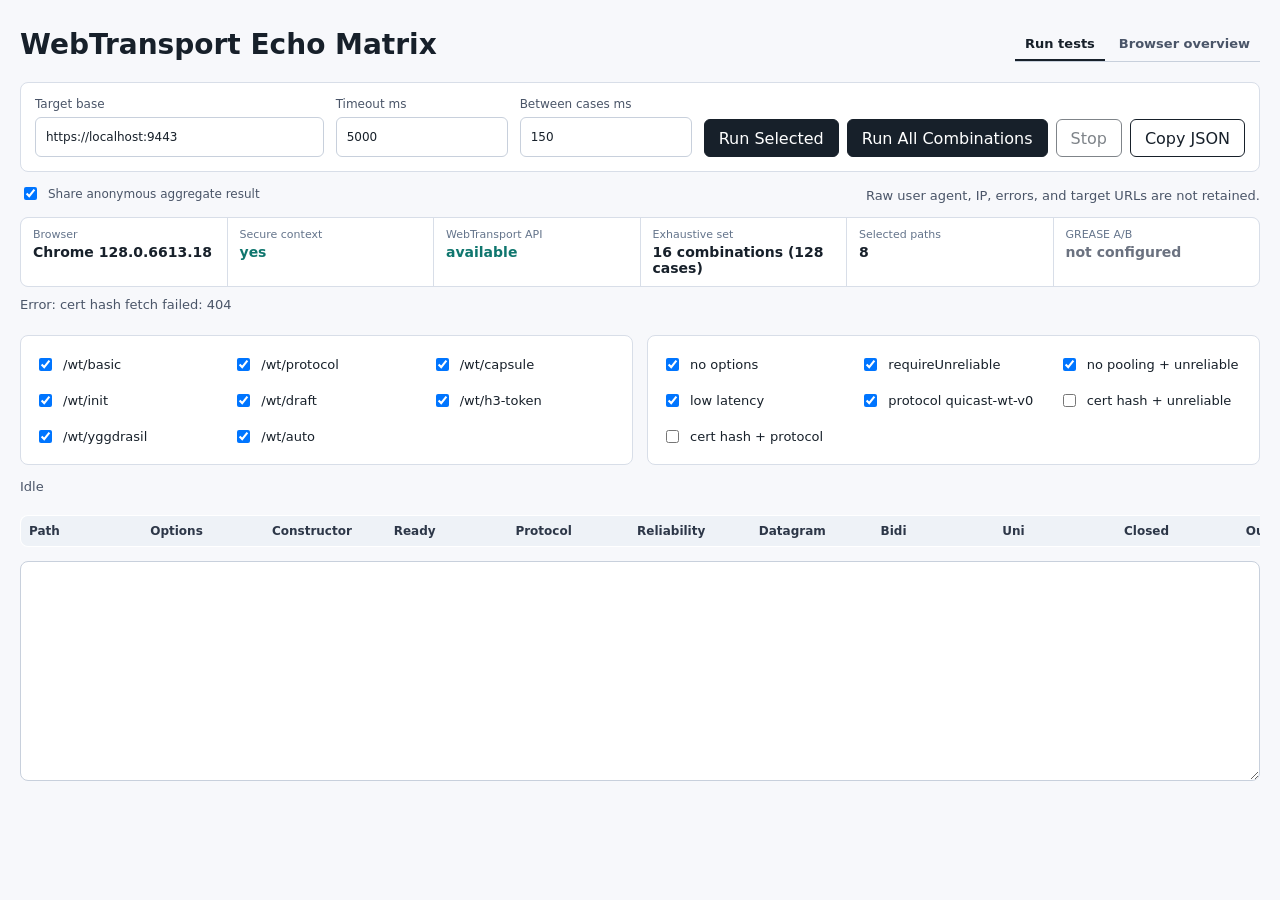
==== commit a6283038: "Added grease tests" ====
--- a/public/index.html
+++ b/public/index.html
@@ -217,6 +217,7 @@
       }
 
       .summary[hidden],
+      .grease-result[hidden],
       .analysis[hidden],
       .environment-note[hidden] {
         display: none;
@@ -460,6 +461,7 @@
         <div class="fact"><span>WebTransport API</span><strong id="webTransportApi">Detecting</strong></div>
         <div class="fact"><span>Exhaustive set</span><strong id="combinationCount">Calculating</strong></div>
         <div class="fact"><span>Selected paths</span><strong id="pathCount">0</strong></div>
+        <div class="fact"><span>GREASE A/B</span><strong id="greaseAvailability">Loading</strong></div>
       </section>
 
       <p class="status cert-info" id="certInfo">Loading certificate mode</p>
@@ -479,6 +481,12 @@
       <section class="summary" id="summary" hidden>
         <p class="conclusion" id="conclusion"></p>
         <div class="summary-metrics" id="summaryMetrics"></div>
+      </section>
+
+      <section class="grease-result" id="greaseResult" hidden>
+        <h2>HTTP/3 GREASE Differential</h2>
+        <p class="conclusion" id="greaseConclusion"></p>
+        <div class="summary-metrics" id="greaseMetrics"></div>
       </section>
 
       <section class="analysis" id="analysis" hidden>
@@ -605,6 +613,25 @@
         },
       };
 
+      const GREASE_PROBE_VARIANT = {
+        id: "grease-probe",
+        name: "non-pooled protocol quicast-wt-v0",
+        options: {
+          allowPooling: false,
+          requireUnreliable: true,
+          congestionControl: "low-latency",
+          protocols: ["quicast-wt-v0"],
+        },
+        optionKeys: ["allowPooling", "requireUnreliable", "congestionControl", "protocols"],
+      };
+      const GREASE_STAGE_KEYS = [
+        "constructor",
+        "ready",
+        "datagram",
+        "bidirectionalStream",
+        "unidirectionalStream",
+      ];
+
       const enc = new TextEncoder();
       const dec = new TextDecoder();
       let results = [];
@@ -810,6 +837,16 @@
         );
       }
 
+      function renderGreaseAvailability() {
+        const configured = runtimeConfig?.greaseDifferential !== null &&
+          typeof runtimeConfig?.greaseDifferential === "object";
+        setFact(
+          "greaseAvailability",
+          configured ? "configured" : "not configured",
+          configured ? "ok" : "skip",
+        );
+      }
+
       function normalizedOrigin(value) {
         try {
           return new URL(value).origin;
@@ -1012,16 +1049,22 @@
       }
 
       async function testDatagram(transport, payload, ms) {
-        if (!transport.datagrams?.writable || !transport.datagrams?.readable) {
+        const datagrams = transport.datagrams;
+        const writable =
+          datagrams?.writable ??
+          (typeof datagrams?.createWritable === "function"
+            ? datagrams.createWritable()
+            : null);
+        if (!writable?.getWriter || !datagrams?.readable?.getReader) {
           return { ok: false, status: "not-run", detail: "datagram streams unavailable" };
         }
 
-        const writer = transport.datagrams.writable.getWriter();
+        const writer = writable.getWriter();
         const write = await capture("datagram write", writer.write(payload), ms);
         writer.releaseLock();
         if (!write.ok) return write;
 
-        const reader = transport.datagrams.readable.getReader();
+        const reader = datagrams.readable.getReader();
         const read = await capture("datagram read", reader.read(), ms);
         reader.releaseLock();
         if (!read.ok) return read;
@@ -1468,6 +1511,74 @@
         }
       }
 
+      function greaseEchoText(result) {
+        if (!result?.ready?.ok) return "not run";
+        if (
+          result.datagram?.ok &&
+          result.bidirectionalStream?.ok &&
+          result.unidirectionalStream?.ok
+        ) {
+          return "full echo";
+        }
+        if (result.bidirectionalStream?.ok && result.unidirectionalStream?.ok) {
+          return datagramUnavailable(result.datagram) ? "stream echo" : "stream echo only";
+        }
+        return "failed";
+      }
+
+      function greaseVerdict(differential) {
+        if (!browserProfile?.webTransportConstructible) return "api-unavailable";
+        if (!differential?.control || !differential?.enabled) return "not-run";
+        if (!differential.control.ready?.ok) return "control-failed";
+        if (!differential.enabled.ready?.ok) return "affected";
+        const control = publicationGreaseProbe(differential.control);
+        const enabled = publicationGreaseProbe(differential.enabled);
+        if (GREASE_STAGE_KEYS.some((key) => control[key] !== enabled[key])) {
+          return "degraded";
+        }
+        return "tolerant";
+      }
+
+      function greaseVerdictText(verdict) {
+        return {
+          "api-unavailable": "WebTransport API unavailable",
+          "not-run": "Not run",
+          "control-failed": "Control failed",
+          affected: "Affected by GREASE",
+          degraded: "Post-ready behavior changed under GREASE",
+          tolerant: "GREASE tolerated",
+        }[verdict] ?? verdict;
+      }
+
+      function renderGreaseReport() {
+        const section = document.querySelector("#greaseResult");
+        const differential = report?.greaseDifferential;
+        section.hidden = !differential;
+        if (!differential) return;
+
+        document.querySelector("#greaseConclusion").textContent =
+          greaseVerdictText(differential.verdict);
+        const metrics = [
+          ["GREASE off ready", summarize(differential.control?.ready) || "not run"],
+          ["GREASE on ready", summarize(differential.enabled?.ready) || "not run"],
+          ["GREASE off echo", greaseEchoText(differential.control)],
+          ["GREASE on echo", greaseEchoText(differential.enabled)],
+          ["Verdict", greaseVerdictText(differential.verdict)],
+        ];
+        const root = document.querySelector("#greaseMetrics");
+        root.replaceChildren();
+        for (const [label, value] of metrics) {
+          const metric = document.createElement("div");
+          metric.className = "metric";
+          const labelNode = document.createElement("span");
+          labelNode.textContent = label;
+          const valueNode = document.createElement("strong");
+          valueNode.textContent = value;
+          metric.append(labelNode, valueNode);
+          root.appendChild(metric);
+        }
+      }
+
       function updateReportJson() {
         document.querySelector("#json").value = report
           ? JSON.stringify(report, null, 2)
@@ -1495,6 +1606,50 @@
             withOption: effect.withOption,
             withoutOption: effect.withoutOption,
           })),
+          combinations: cases
+            .map(publicationCombination)
+            .sort((left, right) => left.mask - right.mask),
+        };
+      }
+
+      function publicationCombination(result) {
+        const mask = Number.parseInt(result.variantId.replace(/^exhaustive-/, ""), 16);
+        return {
+          mask,
+          options: [...result.optionKeys],
+          constructor: publicationStage(result.constructor),
+          ready: publicationStage(result.ready),
+          bidirectionalStream: publicationStage(result.bidirectionalStream),
+          unidirectionalStream: publicationStage(result.unidirectionalStream),
+          datagram: datagramUnavailable(result.datagram)
+            ? "unavailable"
+            : publicationStage(result.datagram),
+        };
+      }
+
+      function publicationStage(stage) {
+        if (stage?.ok === true) return "pass";
+        if (!stage || stage.status === "not-run") return "not-run";
+        return "fail";
+      }
+
+      function publicationGreaseProbe(result) {
+        return {
+          constructor: publicationStage(result?.constructor),
+          ready: publicationStage(result?.ready),
+          datagram: datagramUnavailable(result?.datagram)
+            ? "unavailable"
+            : publicationStage(result?.datagram),
+          bidirectionalStream: publicationStage(result?.bidirectionalStream),
+          unidirectionalStream: publicationStage(result?.unidirectionalStream),
+        };
+      }
+
+      function publicationGreaseDifferential() {
+        if (!report.greaseDifferential) return null;
+        return {
+          control: publicationGreaseProbe(report.greaseDifferential.control),
+          enabled: publicationGreaseProbe(report.greaseDifferential.enabled),
         };
       }
 
@@ -1527,6 +1682,7 @@
             fullEcho: summary.fullEcho,
           },
           paths: PATHS.map(publicationPath),
+          grease: publicationGreaseDifferential(),
         };
       }
 
@@ -1552,6 +1708,70 @@
           return "Incomplete runs remain local.";
         }
         return null;
+      }
+
+      function configuredGreaseDifferential(targetBase) {
+        if (!certificateMetadataMatchesTarget(targetBase)) return null;
+        const configured = runtimeConfig?.greaseDifferential;
+        if (
+          !configured ||
+          typeof configured.controlBase !== "string" ||
+          typeof configured.enabledBase !== "string"
+        ) {
+          return null;
+        }
+        return {
+          controlBase: configured.controlBase.replace(/\/$/, ""),
+          enabledBase: configured.enabledBase.replace(/\/$/, ""),
+          path: typeof configured.path === "string" ? configured.path : "/wt/yggdrasil",
+          timeoutMs: Number.isFinite(configured.timeoutMs)
+            ? configured.timeoutMs
+            : Number(document.querySelector("#timeoutMs").value || 5000),
+        };
+      }
+
+      async function runGreaseDifferential(targetBase, status) {
+        const configured = configuredGreaseDifferential(targetBase);
+        if (!configured) return null;
+
+        const differential = {
+          configured,
+          variant: {
+            id: GREASE_PROBE_VARIANT.id,
+            name: GREASE_PROBE_VARIANT.name,
+            optionKeys: GREASE_PROBE_VARIANT.optionKeys,
+            options: displayOptions(GREASE_PROBE_VARIANT.options),
+          },
+          control: null,
+          enabled: null,
+          verdict: "not-run",
+        };
+        if (!browserProfile.webTransportConstructible || cancelRequested) {
+          differential.verdict = greaseVerdict(differential);
+          return differential;
+        }
+
+        status.textContent = "Running GREASE differential: control";
+        differential.control = await runOne(
+          configured.controlBase,
+          configured.path,
+          GREASE_PROBE_VARIANT,
+          configured.timeoutMs,
+        );
+        if (cancelRequested) {
+          differential.verdict = greaseVerdict(differential);
+          return differential;
+        }
+
+        status.textContent = "Running GREASE differential: enabled";
+        differential.enabled = await runOne(
+          configured.enabledBase,
+          configured.path,
+          GREASE_PROBE_VARIANT,
+          configured.timeoutMs,
+        );
+        differential.verdict = greaseVerdict(differential);
+        return differential;
       }
 
       async function publishReport() {
@@ -1627,6 +1847,7 @@
         cancelRequested = false;
         document.querySelector("#tbody").innerHTML = "";
         document.querySelector("#summary").hidden = true;
+        document.querySelector("#greaseResult").hidden = true;
         document.querySelector("#analysis").hidden = true;
         report = {
           generatedAt: new Date().toISOString(),
@@ -1651,6 +1872,7 @@
           cancelled: false,
           summary: null,
           pathAnalysis: [],
+          greaseDifferential: null,
           results,
         };
         setRunControls(true);
@@ -1659,10 +1881,12 @@
         try {
           if (!browserProfile.webTransportConstructible) {
             report.summary = summarizeResults(results, plannedCases, base);
+            report.greaseDifferential = await runGreaseDifferential(base, status);
             report.finishedAt = new Date().toISOString();
             status.textContent =
               browserProfile.label + ": WebTransport API unavailable; no network tests started";
             renderReport();
+            renderGreaseReport();
             updateReportJson();
             await publishReport();
             return;
@@ -1694,7 +1918,6 @@
           }
 
           report.cancelled = cancelRequested;
-          report.finishedAt = new Date().toISOString();
           report.summary = summarizeResults(results, plannedCases, base);
           if (runMode === "exhaustive" && !cancelRequested) {
             const axes = variants.some(
@@ -1704,10 +1927,18 @@
               : [...EXHAUSTIVE_AXES];
             report.pathAnalysis = analyzePaths(results, axes);
           }
+          if (!cancelRequested) {
+            report.greaseDifferential = await runGreaseDifferential(base, status);
+          }
+          report.finishedAt = new Date().toISOString();
           status.textContent = cancelRequested
             ? "Stopped after " + results.length + "/" + plannedCases + " cases"
-            : "Done: " + results.length + " cases";
+            : "Done: " +
+              results.length +
+              " cases" +
+              (report.greaseDifferential ? " + GREASE A/B" : "");
           renderReport();
+          renderGreaseReport();
           updateReportJson();
           await publishReport();
         } finally {
@@ -1741,6 +1972,7 @@
               input.checked = configuredPaths.has(input.value);
             }
           }
+          renderGreaseAvailability();
           return runtimeConfig;
         } catch (error) {
           console.debug("Runtime config unavailable", error);
@@ -1751,6 +1983,7 @@
       async function initialize() {
         renderChecks();
         await loadRuntimeConfig();
+        renderGreaseAvailability();
         applyQueryDefaults();
         browserProfile = await detectBrowserProfile();
         renderBrowserProfile();
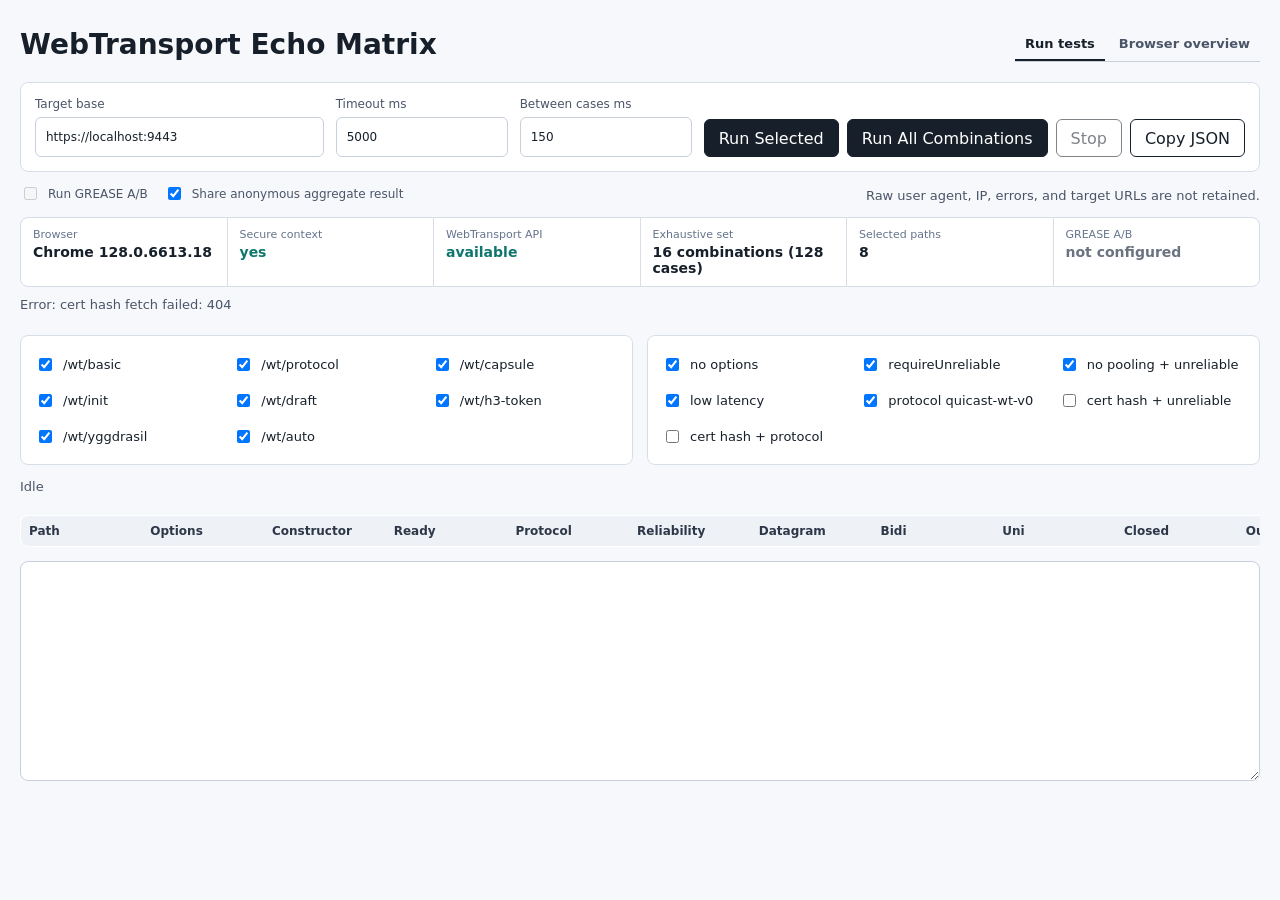
==== commit 16e9ccc6: "Added GREASE A/B toggle" ====
--- a/public/index.html
+++ b/public/index.html
@@ -123,6 +123,12 @@
         justify-content: space-between;
         gap: 12px;
         margin: -2px 0 14px;
+      }
+
+      .run-options {
+        display: flex;
+        flex-wrap: wrap;
+        gap: 16px;
       }
 
       .publish-control {
@@ -447,11 +453,17 @@
         </div>
       </section>
 
-      <section class="publish-row" aria-label="Anonymous result sharing">
-        <label class="publish-control">
-          <input id="publishResult" type="checkbox" checked />
-          Share anonymous aggregate result
-        </label>
+      <section class="publish-row" aria-label="Run and sharing options">
+        <div class="run-options">
+          <label class="publish-control">
+            <input id="runGrease" type="checkbox" checked />
+            Run GREASE A/B
+          </label>
+          <label class="publish-control">
+            <input id="publishResult" type="checkbox" checked />
+            Share anonymous aggregate result
+          </label>
+        </div>
         <p class="status" id="publishStatus">Raw user agent, IP, errors, and target URLs are not retained.</p>
       </section>
 
@@ -665,6 +677,7 @@
         const paths = params.get("paths");
         const variants = params.get("variants");
         const publish = params.get("publish");
+        const grease = params.get("grease");
 
         if (target) {
           document.querySelector("#targetBase").value = target;
@@ -696,6 +709,12 @@
 
         if (publish === "0") {
           document.querySelector("#publishResult").checked = false;
+        }
+
+        if (grease === "0") {
+          document.querySelector("#runGrease").checked = false;
+        } else if (grease === "1" && greaseConfigured()) {
+          document.querySelector("#runGrease").checked = true;
         }
       }
 
@@ -837,13 +856,21 @@
         );
       }
 
+      function greaseConfigured() {
+        return runtimeConfig?.greaseDifferential !== null &&
+          typeof runtimeConfig?.greaseDifferential === "object";
+      }
+
       function renderGreaseAvailability() {
-        const configured = runtimeConfig?.greaseDifferential !== null &&
-          typeof runtimeConfig?.greaseDifferential === "object";
+        const configured = greaseConfigured();
+        const control = document.querySelector("#runGrease");
+        control.disabled = !configured;
+        if (!configured) control.checked = false;
+        const enabled = configured && control.checked;
         setFact(
           "greaseAvailability",
-          configured ? "configured" : "not configured",
-          configured ? "ok" : "skip",
+          configured ? (enabled ? "enabled" : "disabled") : "not configured",
+          enabled ? "ok" : "skip",
         );
       }
 
@@ -1692,6 +1719,12 @@
         if (!report?.summary) return "No completed result to share.";
         if (report.cancelled) return "Stopped runs remain local.";
         if (report.run.mode !== "exhaustive") return "Selected runs remain local.";
+        if (greaseConfigured() && report.run.greaseDifferential !== true) {
+          return "GREASE A/B was disabled; this exhaustive run remains local.";
+        }
+        if (greaseConfigured() && !report.greaseDifferential) {
+          return "GREASE A/B did not complete; this exhaustive run remains local.";
+        }
         if (!certificateMetadataMatchesTarget(report.run.targetBase)) {
           return "Custom-target runs remain local.";
         }
@@ -1731,6 +1764,7 @@
       }
 
       async function runGreaseDifferential(targetBase, status) {
+        if (report?.run?.greaseDifferential !== true) return null;
         const configured = configuredGreaseDifferential(targetBase);
         if (!configured) return null;
 
@@ -1803,6 +1837,7 @@
         document.querySelector("#runSelected").disabled = running;
         document.querySelector("#runExhaustive").disabled = running;
         document.querySelector("#stop").disabled = !running;
+        document.querySelector("#runGrease").disabled = running || !greaseConfigured();
       }
 
       async function runMatrix(mode) {
@@ -1812,6 +1847,7 @@
         const delayMs = Math.max(0, Number(document.querySelector("#delayMs").value || 0));
         const paths = selected("path");
         const runMode = mode === "exhaustive" ? "exhaustive" : "selected";
+        const runGrease = greaseConfigured() && document.querySelector("#runGrease").checked;
 
         if (!browserProfile) {
           browserProfile = await detectBrowserProfile();
@@ -1862,6 +1898,7 @@
             betweenCasesMs: delayMs,
             paths,
             plannedCases,
+            greaseDifferential: runGrease,
             constructorVariants: variants.map((variant) => ({
               id: variant.id,
               name: variant.name,
@@ -1983,8 +2020,8 @@
       async function initialize() {
         renderChecks();
         await loadRuntimeConfig();
+        applyQueryDefaults();
         renderGreaseAvailability();
-        applyQueryDefaults();
         browserProfile = await detectBrowserProfile();
         renderBrowserProfile();
 
@@ -2031,6 +2068,13 @@
       });
       document.querySelector("#paths").addEventListener("change", updatePlannedCount);
       document.querySelector("#targetBase").addEventListener("input", renderEnvironmentDiagnostic);
+      document.querySelector("#runGrease").addEventListener("change", () => {
+        renderGreaseAvailability();
+        document.querySelector("#publishStatus").textContent =
+          document.querySelector("#runGrease").checked
+            ? "Raw user agent, IP, errors, and target URLs are not retained."
+            : "GREASE A/B is off; exhaustive results from this run remain local.";
+      });
       initialize().catch((error) => {
         document.querySelector("#status").textContent = errorString(error);
         setRunControls(false);
